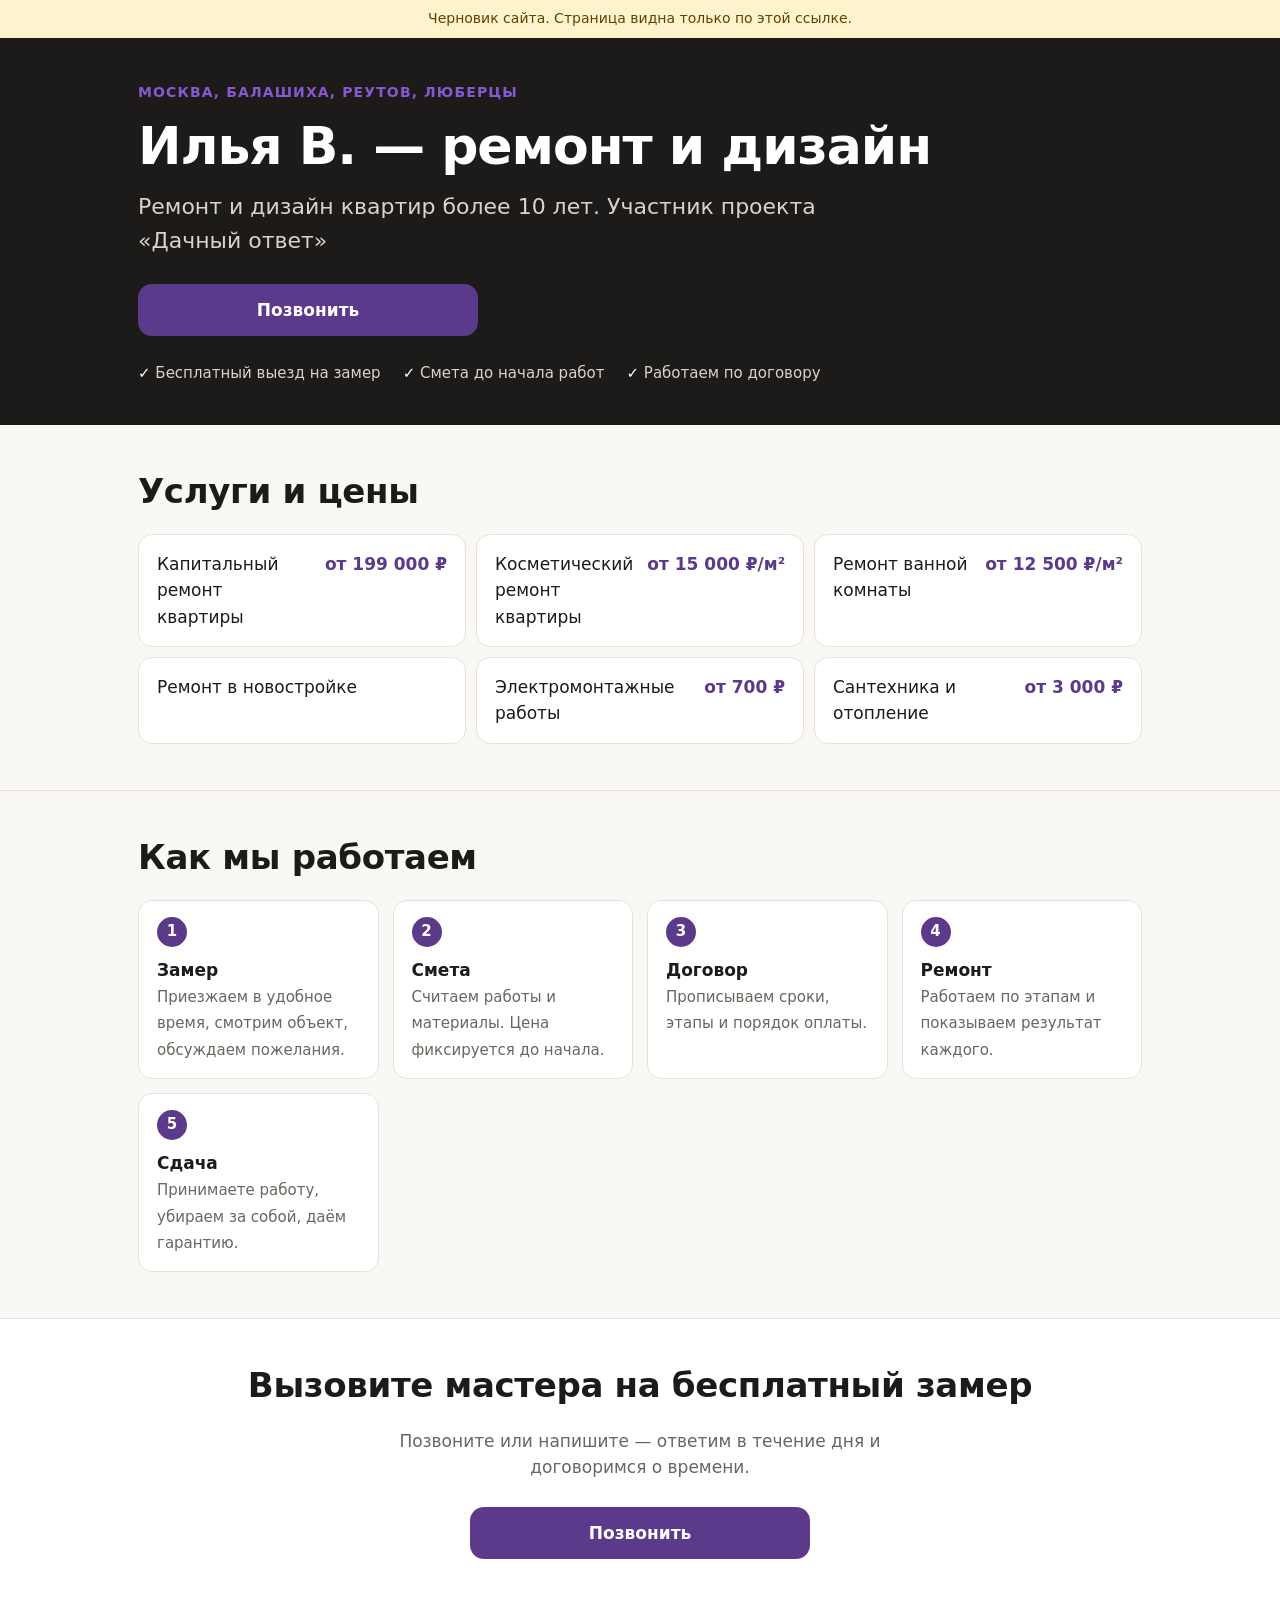
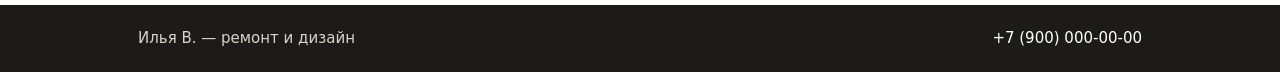
==== ilya-v5vqe/index.html @ 58d1bfb4 "Черновики сайтов и пример Co-Authored-By: Claude Opus 5.5 <noreply@anthropic.com>" ====
<!doctype html>
<html lang="ru">
<head>
<meta charset="utf-8">
<meta name="viewport" content="width=device-width, initial-scale=1">
<meta name="robots" content="noindex, nofollow">
<title>Илья В. — ремонт и дизайн — Ремонт и дизайн квартир более 10 лет. Участник проекта «Дачный ответ»</title>
<meta name="description" content="Илья В. — ремонт и дизайн: Ремонт и дизайн квартир более 10 лет. Участник проекта «Дачный ответ». Москва, Балашиха, Реутов, Люберцы. Бесплатный выезд на замер.">
<link rel="stylesheet" href="style.css">
<style>:root { --accent: #5b3a8c; }</style>
</head>
<body>
<div class="draft">Черновик сайта. Страница видна только по этой ссылке.</div>
<header class="hero">
  <div class="wrap">
    <p class="area">Москва, Балашиха, Реутов, Люберцы</p>
    <h1>Илья В. — ремонт и дизайн</h1>
    <p class="tagline">Ремонт и дизайн квартир более 10 лет. Участник проекта «Дачный ответ»</p>
    <div class="buttons">
      <a class="btn btn-main" href="tel:+79000000000">Позвонить</a>
    </div>
    <ul class="facts">
      <li>Бесплатный выезд на замер</li>
      <li>Смета до начала работ</li>
      <li>Работаем по договору</li>
    </ul>
  </div>
</header>

<main>
<section class="section">
  <div class="wrap">
    <h2>Услуги и цены</h2>
    <ul class="services">
      <li><span>Капитальный ремонт квартиры</span><span class="price">от 199 000 ₽</span></li>
      <li><span>Косметический ремонт квартиры</span><span class="price">от 15 000 ₽/м²</span></li>
      <li><span>Ремонт ванной комнаты</span><span class="price">от 12 500 ₽/м²</span></li>
      <li><span>Ремонт в новостройке</span></li>
      <li><span>Электромонтажные работы</span><span class="price">от 700 ₽</span></li>
      <li><span>Сантехника и отопление</span><span class="price">от 3 000 ₽</span></li>
    </ul>
  </div>
</section>

<section class="section">
  <div class="wrap">
    <h2>Как мы работаем</h2>
    <ol class="steps">
      <li><strong>Замер</strong><span>Приезжаем в удобное время, смотрим объект, обсуждаем пожелания.</span></li>
      <li><strong>Смета</strong><span>Считаем работы и материалы. Цена фиксируется до начала.</span></li>
      <li><strong>Договор</strong><span>Прописываем сроки, этапы и порядок оплаты.</span></li>
      <li><strong>Ремонт</strong><span>Работаем по этапам и показываем результат каждого.</span></li>
      <li><strong>Сдача</strong><span>Принимаете работу, убираем за собой, даём гарантию.</span></li>
    </ol>
  </div>
</section>

<section class="section cta">
  <div class="wrap">
    <h2>Вызовите мастера на бесплатный замер</h2>
    <p>Позвоните или напишите — ответим в течение дня и договоримся о времени.</p>
    <div class="buttons">
      <a class="btn btn-main" href="tel:+79000000000">Позвонить</a>
    </div>
  </div>
</section>
</main>

<footer class="footer">
  <div class="wrap">
    <span>Илья В. — ремонт и дизайн</span>
    <a href="tel:+79000000000">+7 (900) 000-00-00</a>
  </div>
</footer>
</body>
</html>
---- ilya-v5vqe/style.css ----
:root {
  --accent: #c2571a;
  --ink: #1d1b19;
  --muted: #6b655e;
  --bg: #faf8f5;
  --card: #ffffff;
  --line: #e7e1d9;
  --radius: 14px;
}

* { box-sizing: border-box; }

html { -webkit-text-size-adjust: 100%; }

body {
  margin: 0;
  background: var(--bg);
  color: var(--ink);
  font: 17px/1.55 system-ui, -apple-system, "Segoe UI", Roboto, Arial, sans-serif;
  overflow-wrap: break-word;
}

.wrap {
  max-width: 1040px;
  margin: 0 auto;
  padding: 0 18px;
}

h1, h2, h3 { line-height: 1.2; margin: 0; }
h1 { font-size: clamp(30px, 7vw, 52px); letter-spacing: -0.02em; }
h2 { font-size: clamp(24px, 5vw, 34px); margin-bottom: 22px; letter-spacing: -0.01em; }
h3 { font-size: 19px; }
p { margin: 0; }
img { display: block; max-width: 100%; }

.draft {
  background: #fff3cd;
  color: #5c4500;
  font-size: 14px;
  text-align: center;
  padding: 8px 18px;
}

.hero {
  background: var(--ink);
  color: #fff;
  padding: 44px 0 40px;
}
.area {
  color: var(--accent);
  filter: brightness(1.5);
  font-size: 14px;
  font-weight: 600;
  letter-spacing: 0.08em;
  text-transform: uppercase;
  margin-bottom: 12px;
}
.tagline {
  font-size: clamp(18px, 4vw, 22px);
  color: #d9d3cb;
  margin-top: 12px;
  max-width: 34em;
}
.facts {
  list-style: none;
  margin: 26px 0 0;
  padding: 0;
  display: flex;
  flex-wrap: wrap;
  gap: 8px 22px;
  color: #d9d3cb;
  font-size: 15px;
}
.facts li::before { content: "✓ "; color: #fff; }

.buttons {
  display: flex;
  flex-wrap: wrap;
  gap: 10px;
  margin-top: 26px;
}
.btn {
  display: inline-flex;
  align-items: center;
  justify-content: center;
  min-height: 52px;
  padding: 0 24px;
  border-radius: var(--radius);
  font-size: 17px;
  font-weight: 600;
  text-decoration: none;
  flex: 1 1 220px;
  max-width: 340px;
}
.btn-main { background: var(--accent); color: #fff; }
.btn-second { background: #fff; color: var(--ink); border: 1px solid var(--line); }
.btn:active { transform: translateY(1px); }

.section { padding: 46px 0; }
.section + .section { border-top: 1px solid var(--line); }

.services {
  list-style: none;
  margin: 0;
  padding: 0;
  display: grid;
  gap: 10px;
  grid-template-columns: repeat(auto-fit, minmax(260px, 1fr));
}
.services li {
  background: var(--card);
  border: 1px solid var(--line);
  border-radius: var(--radius);
  padding: 16px 18px;
  display: flex;
  justify-content: space-between;
  align-items: baseline;
  gap: 14px;
}
.services .price { color: var(--accent); font-weight: 700; white-space: nowrap; }

.projects { display: grid; gap: 22px; }
.project {
  background: var(--card);
  border: 1px solid var(--line);
  border-radius: var(--radius);
  overflow: hidden;
}
.photos { display: grid; grid-template-columns: repeat(auto-fit, minmax(150px, 1fr)); gap: 2px; }
.photos figure { margin: 0; position: relative; }
.photos img { width: 100%; aspect-ratio: 4 / 3; object-fit: cover; }
.photos figcaption {
  position: absolute;
  left: 10px;
  bottom: 10px;
  background: rgba(0, 0, 0, 0.7);
  color: #fff;
  font-size: 13px;
  padding: 3px 9px;
  border-radius: 999px;
}
.project-text { padding: 16px 18px 18px; }
.project-meta { color: var(--muted); font-size: 15px; margin-top: 4px; }
.project-note { margin-top: 8px; }

.steps {
  list-style: none;
  counter-reset: step;
  margin: 0;
  padding: 0;
  display: grid;
  gap: 14px;
  grid-template-columns: repeat(auto-fit, minmax(240px, 1fr));
}
.steps li {
  counter-increment: step;
  background: var(--card);
  border: 1px solid var(--line);
  border-radius: var(--radius);
  padding: 16px 18px;
}
.steps li::before {
  content: counter(step);
  display: inline-flex;
  width: 30px;
  height: 30px;
  align-items: center;
  justify-content: center;
  border-radius: 50%;
  background: var(--accent);
  color: #fff;
  font-weight: 700;
  font-size: 15px;
  margin-bottom: 10px;
}
.steps strong { display: block; }
.steps span { color: var(--muted); font-size: 15px; }

.reviews { display: grid; gap: 14px; grid-template-columns: repeat(auto-fit, minmax(260px, 1fr)); }
.review {
  margin: 0;
  background: var(--card);
  border: 1px solid var(--line);
  border-radius: var(--radius);
  padding: 18px;
}
.review footer { margin-top: 12px; color: var(--muted); font-size: 15px; }

.cta { background: var(--card); text-align: center; }
.cta p { color: var(--muted); max-width: 30em; margin: 0 auto; }
.cta .buttons { justify-content: center; }

.footer { background: var(--ink); color: #d9d3cb; padding: 22px 0; font-size: 15px; }
.footer .wrap { display: flex; flex-wrap: wrap; justify-content: space-between; gap: 8px 20px; }
.footer a { color: #fff; text-decoration: none; }
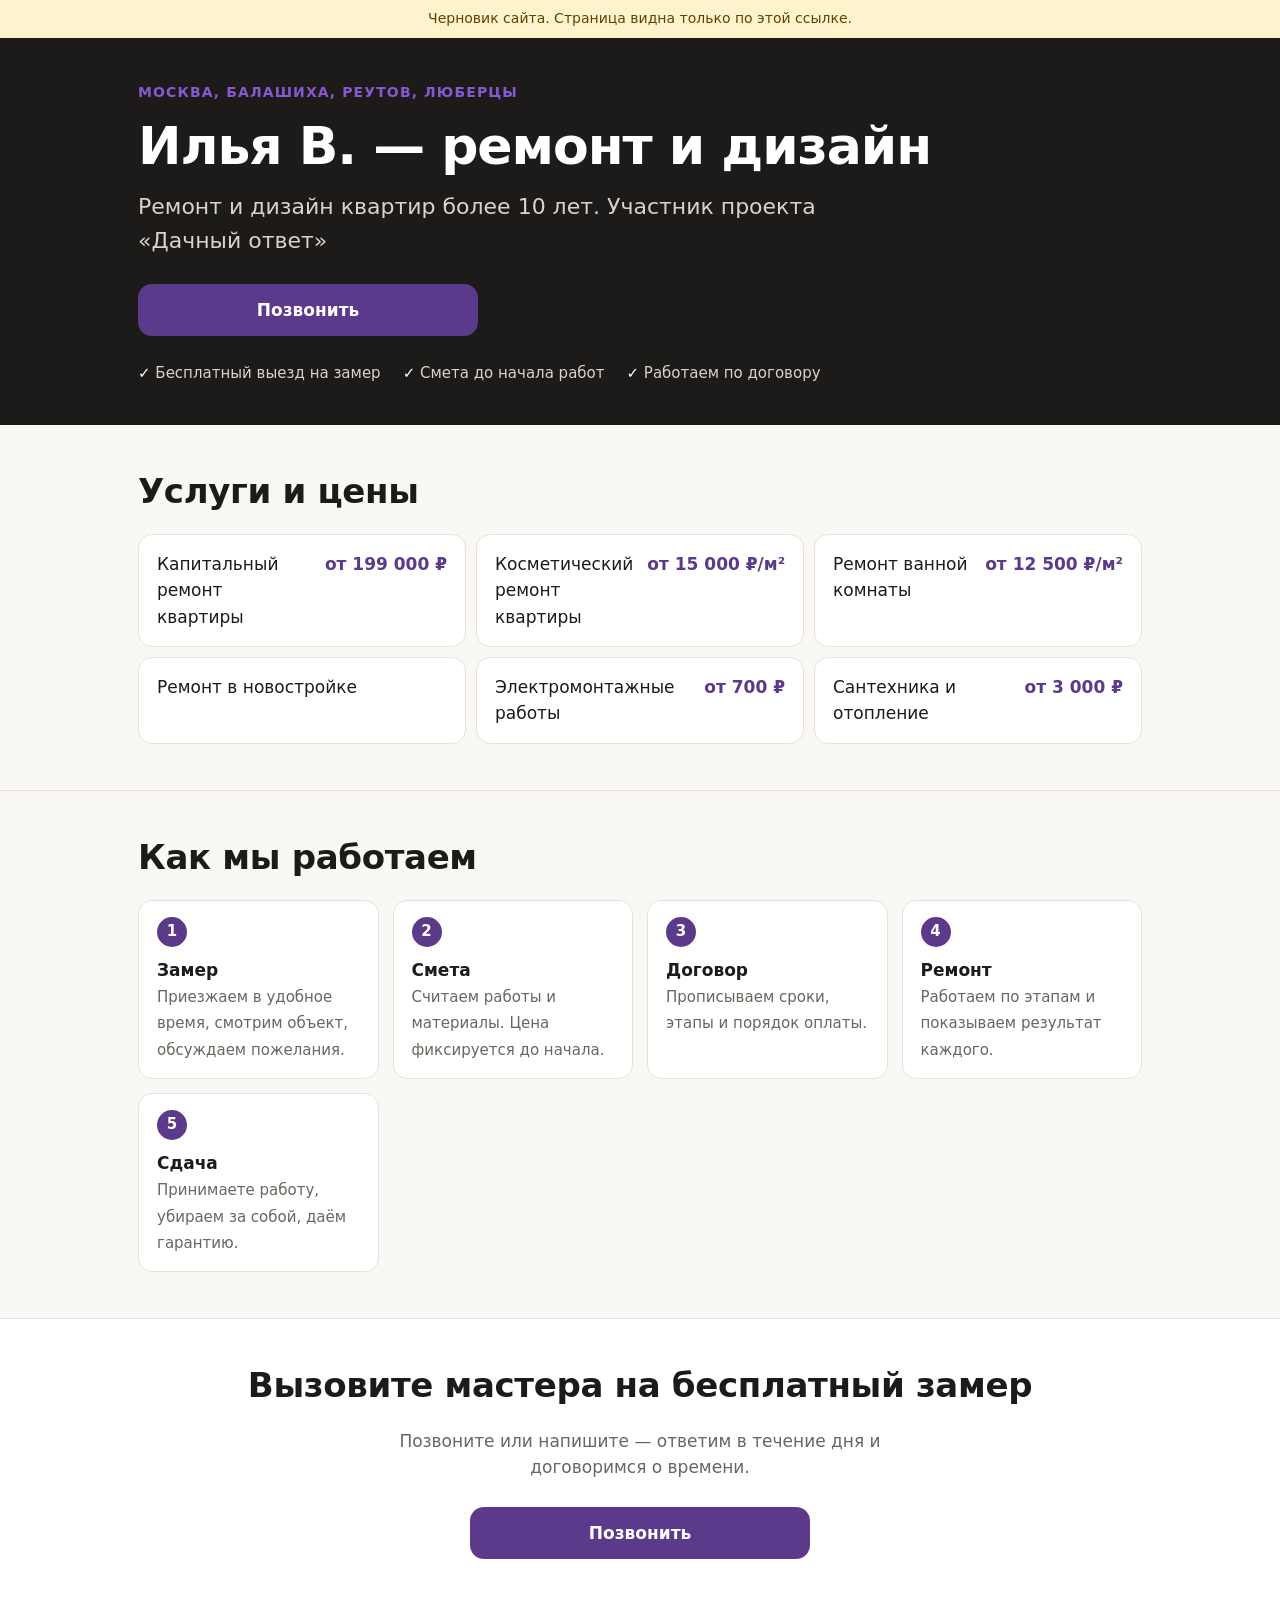
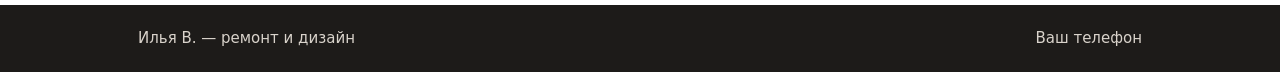
==== commit b0ddc872: "Черновики без телефона-заглушки Co-Authored-By: Claude Opus 5.5 <noreply@anthropic.com>" ====
--- a/ilya-v5vqe/index.html
+++ b/ilya-v5vqe/index.html
@@ -17,7 +17,7 @@
     <h1>Илья В. — ремонт и дизайн</h1>
     <p class="tagline">Ремонт и дизайн квартир более 10 лет. Участник проекта «Дачный ответ»</p>
     <div class="buttons">
-      <a class="btn btn-main" href="tel:+79000000000">Позвонить</a>
+      <span class="btn btn-main">Позвонить</span>
     </div>
     <ul class="facts">
       <li>Бесплатный выезд на замер</li>
@@ -60,7 +60,7 @@
     <h2>Вызовите мастера на бесплатный замер</h2>
     <p>Позвоните или напишите — ответим в течение дня и договоримся о времени.</p>
     <div class="buttons">
-      <a class="btn btn-main" href="tel:+79000000000">Позвонить</a>
+      <span class="btn btn-main">Позвонить</span>
     </div>
   </div>
 </section>
@@ -69,7 +69,7 @@
 <footer class="footer">
   <div class="wrap">
     <span>Илья В. — ремонт и дизайн</span>
-    <a href="tel:+79000000000">+7 (900) 000-00-00</a>
+    <span>Ваш телефон</span>
   </div>
 </footer>
 </body>
